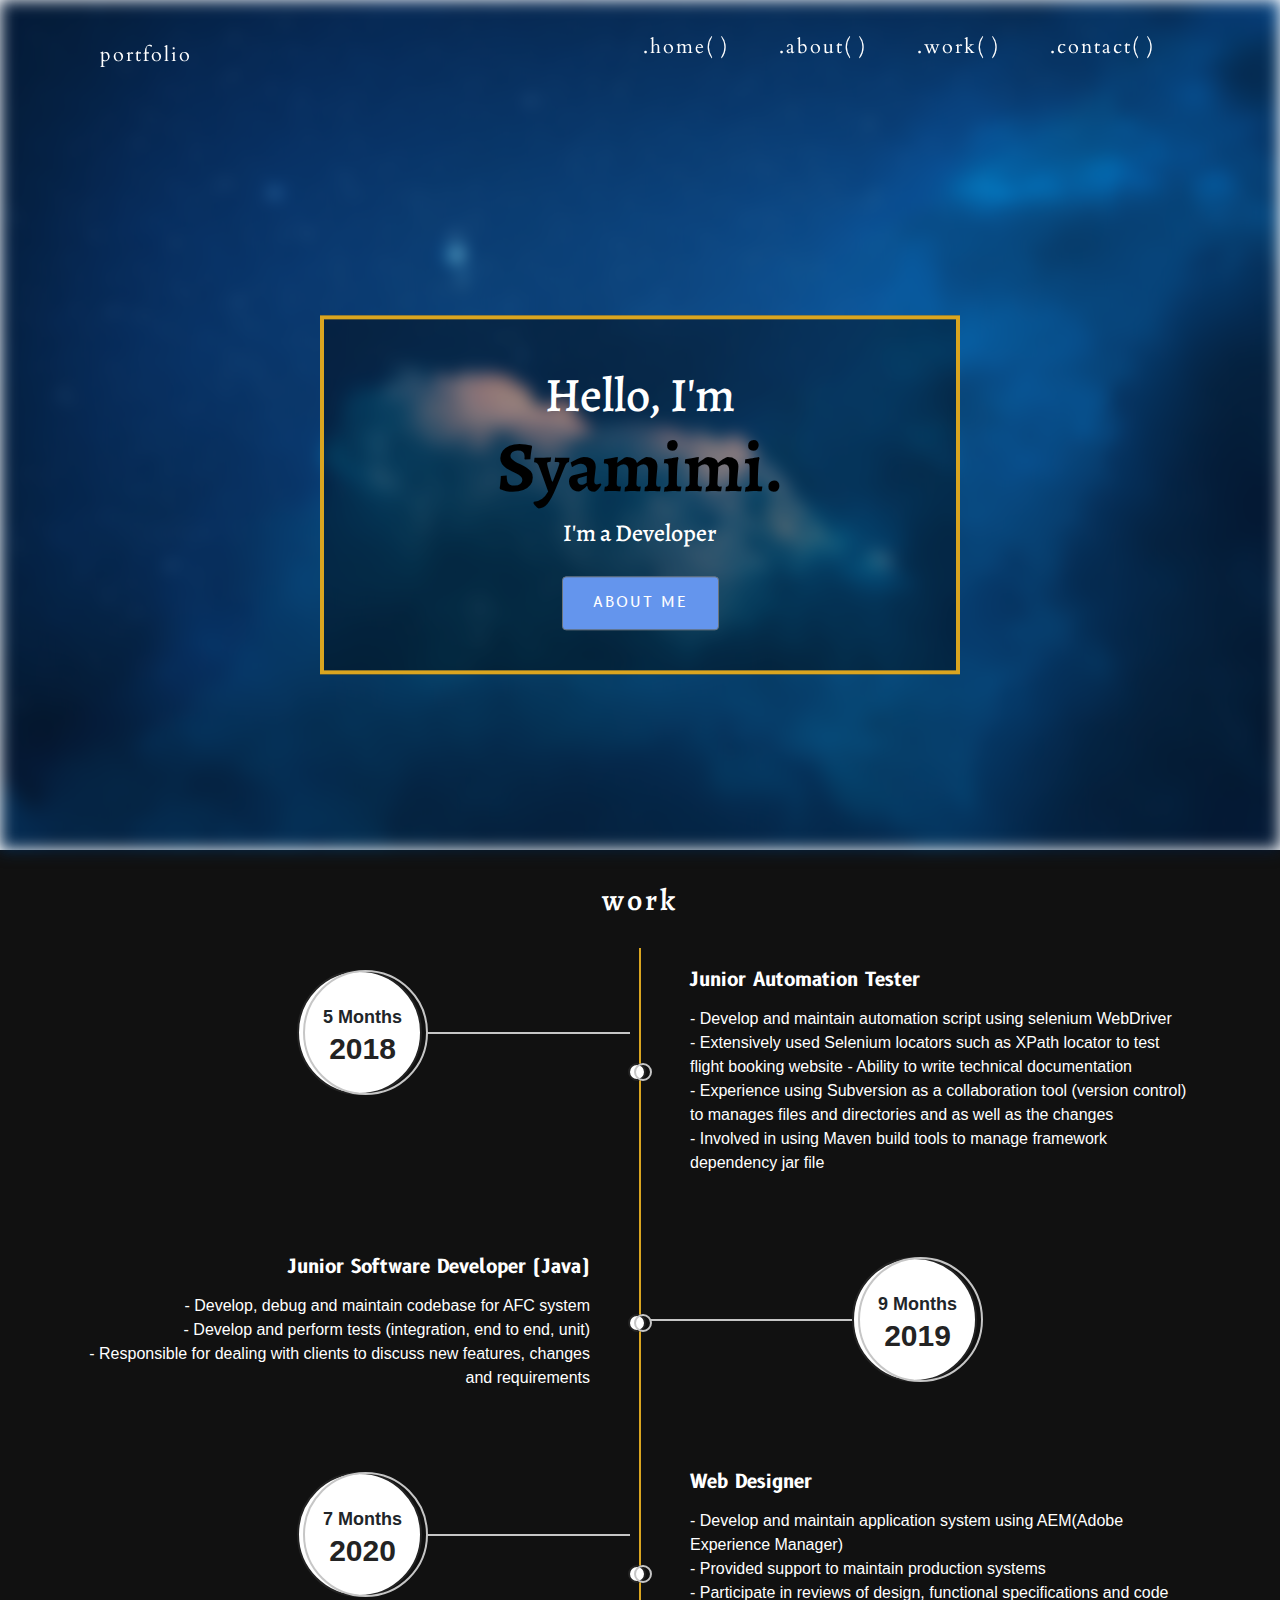
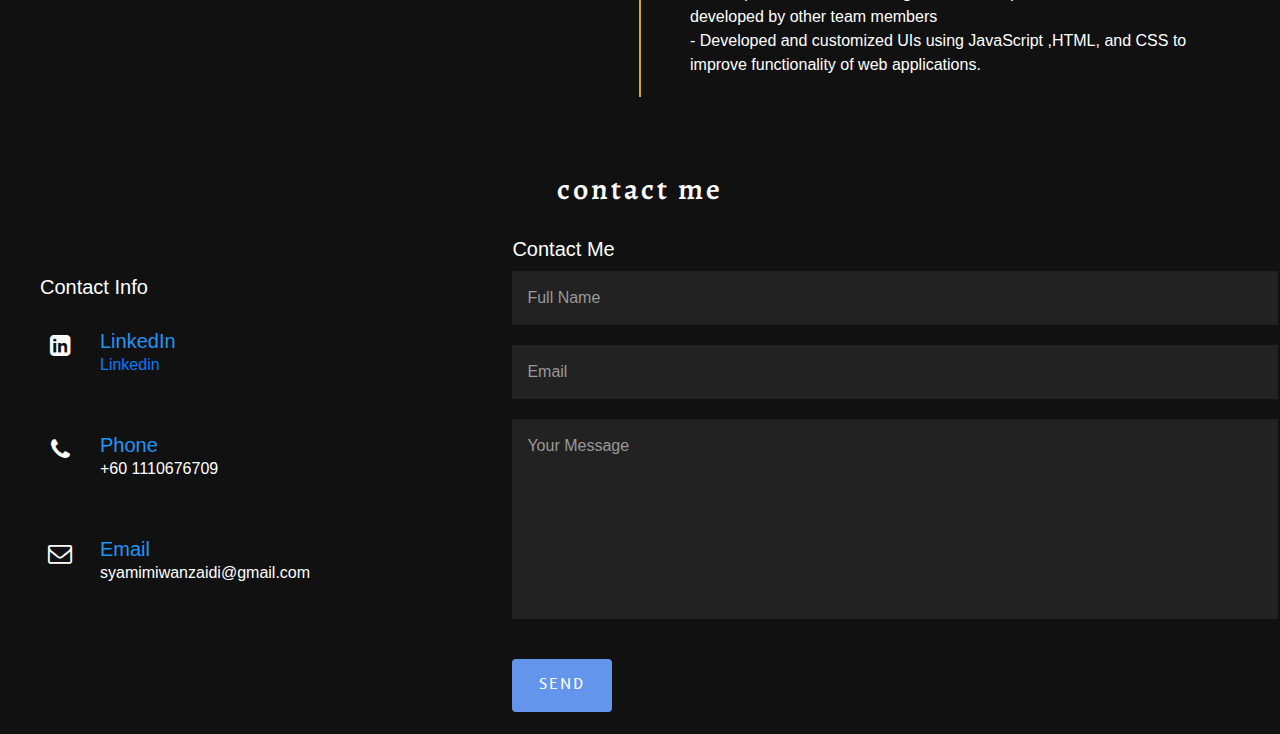
==== index.html @ fe3beb40 "my first commit" ====
<!DOCTYPE html>
<html lang='en'>

<head>
  <meta name="viewport" content="width=device-width, initial-scale=1.0">
  <meta charset='UTF-8'>
  <title>Personal Portfolio </title>
  <link rel="stylesheet" href="https://stackpath.bootstrapcdn.com/font-awesome/4.7.0/css/font-awesome.min.css" 
  integrity="sha384-wvfXpqpZZVQGK6TAh5PVlGOfQNHSoD2xbE+QkPxCAFlNEevoEH3Sl0sibVcOQVnN" crossorigin="anonymous">
  <link href="//maxcdn.bootstrapcdn.com/bootstrap/4.0.0/css/bootstrap.min.css" rel="stylesheet" id="bootstrap-css">
  <script src="//maxcdn.bootstrapcdn.com/bootstrap/4.0.0/js/bootstrap.min.js"></script>
  <script src="//cdnjs.cloudflare.com/ajax/libs/jquery/3.2.1/jquery.min.js"></script>
  <link rel="stylesheet" href="css/styles.css">
</head>

<body>
  <header>
    <a href="#" class="logo">Portfolio<div class="bar"></div></a>
    <div class="toggle"></div>
    <ul>
      <li><a href="#home">.Home( )</a></li>
      <li><a href="about.html">.About( )</a></li>
      <li><a href="#work">.Work( )</a></li>
      <li><a href="#contact">.Contact( )</a></li>
    </ul>
  </header>
<section class=banner id="home">
  <div class="bg-image">
    <img src="images/pexels.jpg" class="img">  
  </div>
  <div class="bg-text">
    <h2>Hello, I'm <br><span>Syamimi.</span> </h2>
    <h3>I'm a Developer</h3>
    <a href="about.html" type="button" class="btn btn-secondary">About Me</a>
  </div>
</div>
</section>
 

<!-- <section class="about" id="about">
  <div class="heading">
    <h2>About Me</h2>
  </div>
  <div class="content">
    <div class="contentBx w50">
      <h3>I'm a Developer.</h3>
      <p>Hi, thanks for visiting my site.</p>
    </div>
    <div class="w50">
      <img src="images/portfolio9.jpg" class="img">  
    </div>
  </div> 
</section> -->

<section class="work" id="work">
  <div class="heading">
    <h2>Work</h2>
  </div>
  <div class="container">
    <div class="main-timeline">
    
                            <!-- start experience section-->
                            <div class="timeline">
                                <div class="icon"></div>
                                <div class="date-content">
                                    <div class="date-outer">
                                        <span class="date">
                                                <span class="month">5 Months</span>
                                        <span class="year">2018</span>
                                        </span>
                                    </div>
                                </div>
                                <div class="timeline-content">
                                    <h5 class="title">Junior Automation Tester </h5>
                                    <p class="description">
                                      -	Develop and maintain automation script using selenium WebDriver<br>
                                      -	Extensively used Selenium locators such as XPath locator to test flight booking website
                                      -	Ability to write technical documentation<br>
                                      -	Experience using Subversion as a collaboration tool (version control) to manages files and directories and as well as the changes <br>
                                      -	Involved in using Maven build tools to manage framework dependency jar file
                                      
                                    </p>
                                </div>
                            </div>
                            <!-- end experience section-->
    
                            <!-- start experience section-->
                            <div class="timeline">
                                <div class="icon"></div>
                                <div class="date-content">
                                    <div class="date-outer">
                                        <span class="date">
                                                <span class="month">9 Months</span>
                                        <span class="year">2019</span>
                                        </span>
                                    </div>
                                </div>
                                <div class="timeline-content">
                                    <h5 class="title">Junior Software Developer (Java) </h5>
                                    <p class="description">
                                      -	Develop, debug and maintain codebase for AFC system <br>
                                      -	Develop and perform tests (integration, end to end, unit) <br>
                                      -	Responsible for dealing with clients to discuss new features, changes and requirements
                                      
                                    </p>
                                </div>
                            </div>
                            <!-- end experience section-->
    
                            <!-- start experience section-->
                            <div class="timeline">
                                <div class="icon"></div>
                                <div class="date-content">
                                    <div class="date-outer">
                                        <span class="date">
                                                <span class="month">7 Months</span>
                                        <span class="year">2020</span>
                                        </span>
                                    </div>
                                </div>
                                <div class="timeline-content">
                                    <h5 class="title">Web Designer</h5>
                                    <p class="description">
                                      -	Develop and maintain application system using AEM(Adobe Experience Manager) <br>
                                      -	Provided support to maintain production systems <br>
                                      -	Participate in reviews of design, functional specifications and code developed by other team members <br>
                                      -	Developed and customized UIs using JavaScript ,HTML, and CSS to improve functionality of web applications.
                                      
                                    </p>
                                </div>
                            </div>
                            <!-- end experience section-->
    
                      
                           
    
                        </div>
    </div>
   


  <!-- <div class="content-wrapper">
    <div class="portfolio-items-wrapper">

      <div class="portfolio-item-wrapper">
        <div class="portfolio-img-background" style="background-image:url(images/portfolio11.jpg)"></div>

        <div class="img-text-wrapper">
          <div class="logo-wrapper">
            <img src="images/logos/quip.png" alt="">
          </div>

          <div class="subtitle">In progress</div>
        </div>
      </div>

      <div class="portfolio-item-wrapper">
        <div class="portfolio-img-background" style="background-image:url(images/portfolio11.jpg)"></div>
        <div class="img-text-wrapper">
          <div class="logo-wrapper">
            <img src="images/logos/quip.png" alt="">
          </div>
          <div class="subtitle">In progress</div>
        </div>
      </div>

        
      <div class="portfolio-item-wrapper">
        <div class="portfolio-img-background" style="background-image:url(images/portfolio11.jpg)"></div>
        <div class="img-text-wrapper">
          <div class="logo-wrapper">
            <img src="images/logos/quip.png" alt="">
          </div>
        <div class="subtitle">In progress</div>
        </div>
      </div>  

    </div>
  </div>
  -->
</section>

<section class="contact" id="contact">
  <div class="heading">
    <h2>Contact Me</h2>
  </div>
  <div class="content">
    <div class="contactInfo">
      <h3>Contact Info</h3>
      <div class="contactInfoBx">
        <div class="box">
          <div class="icon">
            <i class="fa fa-linkedin-square"></i>
          </div>
          <div class="text">
            <h3>LinkedIn</h3>
           <p><a href="https://www.linkedin.com/in/syamimi-zaidi-2b5655b1/">Linkedin</a></p> 
          </div>
        </div>
        <div class="box">
          <div class="icon">
            <i class="fa fa-phone"></i>
          </div>
          <div class="text">
            <h3>Phone</h3>
            <p>+60 1110676709</p>
          </div>
        </div>
        <div class="box">
          <div class="icon">
            <i class="fa fa-envelope-o"></i>
          </div>
          <div class="text">
            <h3>Email</h3>
            <p>syamimiwanzaidi@gmail.com</p>
          </div>
        </div>
      </div>
    </div>
    <div class="formBx">
      <form>
        <h3>Contact Me</h3>
        <input type="text" name="" placeholder="Full Name">
        <input type="email" name="" placeholder="Email">
        <textarea placeholder="Your Message"></textarea>
        <input type="submit" class="btn btn-secondary" value="Send">
      </form>
    </div>

  </div>
</section>




    
       
      

      <script type="text/javascript">
        window.addEventListener('scroll', function(){
          var header = document.querySelector('header');
          header.classList.toggle('sticky', window.scrollY > 0);
       });

    const portfolioItems = document.querySelectorAll('.portfolio-item-wrapper');
    
    portfolioItems.forEach(portfolioItem => {
      portfolioItem.addEventListener('mouseover', () => {
        console.log(portfolioItem.childNodes[1].classList)
        portfolioItem.childNodes[1].classList.add('image-blur');
      });
  
      portfolioItem.addEventListener('mouseout', () => {
        console.log(portfolioItem.childNodes[1].classList)
        portfolioItem.childNodes[1].classList.remove('image-blur');
      });
    });
      </script>
    
    </body>
</html>
---- css/styles.css ----
/* @import url('https://fonts.googleapis.com/css?family=Poppins:200,300,400,500,600,700,800,900,&display=swap'); */

@import url('https://fonts.googleapis.com/css2?family=Alegreya&family=Lato&family=Open+Sans&display=swap');
@import url('https://fonts.googleapis.com/css2?family=Alegreya:ital,wght@1,700&family=B612:wght@700&display=swap');
@import url('https://fonts.googleapis.com/css2?family=Cardo&display=swap');


  body, html {
    height: 100%;
  }

  *{
  
   
    box-sizing: border-box;
    scroll-behavior: smooth;
   
  }

  .bg-image {
  
    position: relative;
    max-height: 100%;
    /* background-image: url("images/pexels.jpg"); */
    background: #6495ED;
    /* background:url("https://mdbootstrap.com/img/Photos/Others/img (42).jpg")no-repeat center center; */
    background-size: cover;
    background-position: right ;
    display: flex;
    justify-content: space-between;
    align-items: center;
    /* Add the blur effect */
    filter: blur(8px);
    -webkit-filter: blur(8px);
  }

  .bg-text {
    background-color: rgb(0,0,0); /* Fallback color */
    background-color: rgba(0,0,0, 0.4); /* Black w/opacity/see-through */
    /* border: 4px solid #f1f1f1; */
    border: 4px solid goldenrod;
    position: absolute;
    top: 55%;
    left: 50%;
    transform: translate(-50%, -50%);
    z-index: 2;
    width: 50%;
    padding: 40px;
    text-align: center;
  }


  .bg-text h2 {
    font-size: 3em;
    color: #fff;
    font-weight: 500;
    line-height: 1.5em;
    font-family: 'Alegreya', monospace;
    /* color: black; */
  }


  .bg-text h2 span {
    font-size: 1.5em;
    font-weight: 700;
    font-family: 'Alegreya', monospace;
    color: black;
    text-decoration: none;

  }

  .bg-text h3{
    font-size: 1.5em;
    color: #fff;
    font-weight: 500;
    font-family: 'Alegreya', serif;
  }

  .btn {
    position: relative;
    background :#6495ED;
    display: inline-block;
    color:white;
    margin-top: 20px;
    padding: 15px 30px ;
    font-size: 15px;
    text-transform: uppercase;
    text-decoration: none ;
    letter-spacing: 2px;
    font-weight: 500;
    font-family: 'B612', monospace;


  }

  .btn:hover{
    color: black;
  }

  header {
    position: fixed;
    top: 0;
    left: 0;
    width: 100%;
    padding: 30px 100px;
    z-index: 1000;
    display: flex;
    justify-content: space-between;
    align-items: center;
    /* background-color: black; */
    /* background:black; */ 
     
  }

  header.sticky {
    background:black;
    /* background:url("https://mdbootstrap.com/img/Photos/Others/img (8).jpg")no-repeat center center; */
    padding: 0px 100px;
   /* box-shadow: 0 5px 20px rgba(0,0,0,0.1); */
    font-size: 1.1em;
    font-weight: 80;
    
  }
  

  header .logo{
    /* color: black; */
    color: white;
    font-size: 20px;
    text-transform: lowercase;
    text-decoration: none;
    font-weight: 400;
    letter-spacing: 2px;
    /* font-family: 'B612', monospace; */
    font-family: 'Cardo', serif;
    padding: 0px;
   
   
   
}

header.sticky .logo {
  color: white;
  font-size: 18px;
  font-family: 'B612', monospace;
  margin-top: inherit;
}

header ul{
  position: relative;
  display: flex;
}

header ul li{
  position: relative;
  list-style: none;

}

header ul li a{
  position: relative;
  display: inline-block;
  margin: 2px 25px;
  color: #fff;
  /* color: black; */
  text-decoration: none;
  font-size: 20px;
  font-family: 'Cardo', serif;
  text-transform: lowercase;
  font-weight: 400;
  letter-spacing: 2px;
  

}

header.sticky ul li a{
  color: white;
  font-size: 18px;
  font-family: 'B612', monospace;
 
 
}

a:hover {
  color: lightgray;
}

a:active {
  color: lightskyblue;
}

.heading {
  width: 100%;
  text-align: center;
  margin-bottom: 30px;
  color: #111;
  /* color: #f1f1f1; */
 

}

.heading h2 {
  margin-top: 30px;
  font-weight: 600;
  font-size: 30px;
  font-family: 'Alegreya', monospace;
  letter-spacing: 3px;
  text-transform: lowercase;
}

.content {
  display: flex;
  justify-content: space-between;
}

.contentBx {
 padding: 40px;
 

}

.contentBx h3 {
  font-size: 24px;
  margin-bottom: 10px;
  
  

}

.w50
{
  min-width: 50%;
  padding: 38px;
  
}

img {
  max-width: 100%;
}

.work{
  background:#111;
  padding: 2px;
}
.work .heading {
  color: white;
 
}
.main-timeline {
  position: relative
}

.main-timeline:before {
  content: "";
  display: block;
  width: 2px;
  height: 100%;
  background:goldenrod;
  margin: 0 auto;
  position: absolute;
  top: 0;
  left: 0;
  right: 0
}

.main-timeline .timeline {
  margin-bottom: 40px;
  position: relative
}

.main-timeline .timeline:after {
  content: "";
  display: block;
  clear: both
}

.main-timeline .icon {
  width: 18px;
  height: 18px;
  line-height: 18px;
  margin: auto;
  position: absolute;
  top: 0;
  left: 0;
  bottom: 0;
  right: 0
}

.main-timeline .icon:before,
.main-timeline .icon:after {
  content: "";
  width: 100%;
  height: 100%;
  border-radius: 50%;
  position: absolute;
  top: 0;
  left: 0;
  transition: all 0.33s ease-out 0s
}

.main-timeline .icon:before {
  background: #fff;
  border: 2px solid #232323;
  left: -3px
}

.main-timeline .icon:after {
  border: 2px solid #c6c6c6;
  left: 3px
}

.main-timeline .timeline:hover .icon:before {
  left: 3px
}

.main-timeline .timeline:hover .icon:after {
  left: -3px
}

.main-timeline .date-content {
  width: 50%;
  float: left;
  margin-top: 22px;
  position: relative
}

.main-timeline .date-content:before {
  content: "";
  width: 36.5%;
  height: 2px;
  background: #c6c6c6;
  margin: auto 0;
  position: absolute;
  top: 0;
  right: 10px;
  bottom: 0
}

.main-timeline .date-outer {
  width: 125px;
  height: 125px;
  font-size: 16px;
  text-align: center;
  margin: auto;
  z-index: 1
}

.main-timeline .date-outer:before,
.main-timeline .date-outer:after {
  content: "";
  width: 125px;
  height: 125px;
  margin: 0 auto;
  border-radius: 50%;
  position: absolute;
  top: 0;
  left: 0;
  right: 0;
  transition: all 0.33s ease-out 0s
}

.main-timeline .date-outer:before {
  background: #fff;
  border: 2px solid #232323;
  left: -6px
}

.main-timeline .date-outer:after {
  border: 2px solid #c6c6c6;
  left: 6px
}

.main-timeline .timeline:hover .date-outer:before {
  left: 6px
}

.main-timeline .timeline:hover .date-outer:after {
  left: -6px
}

.main-timeline .date {
  width: 100%;
  margin: auto;
  position: absolute;
  top: 27%;
  left: 0
}

.main-timeline .month {
  font-size: 18px;
  font-weight: 700
}

.main-timeline .year {
  display: block;
  font-size: 30px;
  font-weight: 700;
  color: #232323;
  line-height: 36px
}

.main-timeline .timeline-content {
  width: 50%;
  padding: 20px 0 20px 50px;
  float: right;
  color: white;
  
}

.main-timeline .title {
  font-size: 19px;
  font-weight: 700;
  line-height: 24px;
  margin: 0 0 15px 0;
  font-family: 'B612', monospace;
}

.main-timeline .description {
  margin-bottom: 0
}

.main-timeline .timeline:nth-child(2n) .date-content {
  float: right
}

.main-timeline .timeline:nth-child(2n) .date-content:before {
  left: 10px
}

.main-timeline .timeline:nth-child(2n) .timeline-content {
  padding: 20px 50px 20px 0;
  text-align: right
}

@media only screen and (max-width: 991px) {
  .main-timeline .date-content {
      margin-top: 35px
  }
  .main-timeline .date-content:before {
      width: 22.5%
  }
  .main-timeline .timeline-content {
      padding: 10px 0 10px 30px
  }
  .main-timeline .title {
      font-size: 17px
  }
  .main-timeline .timeline:nth-child(2n) .timeline-content {
      padding: 10px 30px 10px 0
  }
}

@media only screen and (max-width: 767px) {
  .main-timeline:before {
      margin: 0;
      left: 7px
  }
  .main-timeline .timeline {
      margin-bottom: 20px
  }
  .main-timeline .timeline:last-child {
      margin-bottom: 0
  }
  .main-timeline .icon {
      margin: auto 0
  }
  .main-timeline .date-content {
      width: 95%;
      float: right;
      margin-top: 0
  }
  .main-timeline .date-content:before {
      display: none
  }
  .main-timeline .date-outer {
      width: 110px;
      height: 110px
  }
  .main-timeline .date-outer:before,
  .main-timeline .date-outer:after {
      width: 110px;
      height: 110px
  }
  .main-timeline .date {
      top: 30%
  }
  .main-timeline .year {
      font-size: 24px
  }
  .main-timeline .timeline-content,
  .main-timeline .timeline:nth-child(2n) .timeline-content {
      width: 95%;
      text-align: center;
      padding: 10px 0
  }
  .main-timeline .title {
      margin-bottom: 10px
  }
}

  .contact {
    background:#111;
    padding: 2px;

  }

  .contact .heading {
    color: white;
  }

  .contactInfo {
    padding: 38px;
    min-width: 40%;
  }

  .contactInfoBx{
    position: relative;

  }

  .contactInfoBx .box{
    position: relative;
    padding: 20px 0;
    display: flex;
  }

  .contactInfoBx .box .icon{
   min-width: 40px;
   padding-top: 4px;
   color: #fff;
   display: flex;
   justify-content: center;
   align-items: flex-start;
   font-size: 24px;
  }


  .contactInfoBx .box .text{
    
    color: #fff;
    display: flex;
    margin-left: 20px;
    font-size: 16px;
   flex-direction: column;
   font-weight: 300;
    
   }

   .contactInfoBx .box .text h3{
    
    color: #2196f3;
    margin-bottom: 0;
   font-weight: 500;
    
   }

  .formBx{
    min-width: 60%;
  }

  .formBx form {
    display: flex;
    flex-direction: column;
  }

  .formBx form h3,
  .contactInfo h3{
    color: #fff;
    font-size:20px;
    font-weight: 500;
    margin-bottom: 10px;
  
  } 

  .formBx form input,
  .formBx form textarea {
    margin-bottom: 20px;
    padding: 15px;
    font-size: 16px;
    border: none;
    outline: none;
    background: #222;
    color: #fff;
    resize: none;
  }

  .formBx form textarea {
    min-height: 200px;
  }

  .formBx form input::placeholder,
  .formBx form textarea::placeholder {
    color: #999;
  }

  .formBx form input[type="submit"] {
    max-width: 100px;
    cursor: pointer;
    text-transform: uppercase;
    letter-spacing: 2px;
    font-size: 15px;
    background-color:#6495ED;
    font-family: 'B612', monospace;
  }

  .formBx form input[type="submit"]:hover {
    
    background-color:lightgray;
    color: black;
  }

  .about {
    background:#111;
    content: '';
    display: block;
    position: fixed;
    top: 0;
    left: 0;
     width: 50%; 
    height: 100%; 
    background: linear-gradient(to right, transparent, black),
    linear-gradient(to bottom, transparent, #111),url(../images/profile.jpg);
    background-repeat: no-repeat;
    background-position: center;
    background-size: cover;
    image-rendering: -webkit-optimize-contrast;  
  }

  .vl {
    border-left: 6px solid#6495ED;
    height: 280px;
    position: absolute;
    left: 20%;
    margin-left: -3px;
    top: 250px;
  }

  .profile-content-wrapper{
    position: relative;
    /* top:20px; */
  }

  .profile-content-wrapper .heading {
    color: white;
    margin-top: 120px;
    margin-bottom: 10px;
    text-align: left;
    padding-left: 220px;
   
   
    
  } 

  .profile-content-wrapper .icon {
    min-width: 20px;
    color:#6495ED;
    display: flex;
    justify-content: left;
    align-items: flex-start;
    font-size: 24px;
    padding-left: 200px;
   
   }
   .profile-content-wrapper .icon ul{
    list-style-type: none;
    margin: 0;
    padding: 0;
    overflow: hidden;
   }
 
   .profile-content-wrapper .icon li{
    position: relative;
    display: inline-block;
  
  
  }

  .profile-content-wrapper .icon li a{
    display: block;
    text-align: center;
    padding: 10px;
    text-decoration: none;
    margin: 1px;
    
 
  }
  


  .profile-content-wrapper .icon .btn{
    border-radius: 8px;
    font-size: 12px;
    font-weight: 500;
    text-align: center;
    font-family: 'B612', monospace;
    text-transform: lowercase;
    letter-spacing: 2px;
    color:white;
    background-color:#6495ED ;
    border-width: 4px solid goldenrod;
    

  }

  .profile-content-wrapper .icon .btn:hover{
    color:black;
    background-color: lightgray;
  }

  .about-grid{
    color: white;
    margin-top: 20px;
    margin-bottom: 10px;
    text-align: left;
    padding-left: 210px;
   
    letter-spacing: 2px;
  }

  .about-grid ul{
    display: grid;
    grid-template: 1fr / repeat(4,1fr);
    
    grid-gap: 2rem;
    grid-row-gap: 2rem;
    padding-left: 5px;
    top: 5px;
    font-family: 'Cardo', serif;
  }

  .about-grid li {
    list-style: none;
    margin: 0;
    font-size: 1rem;
    line-height: 1.5em;
    color: var(--white);

}

.toolsb .ul {
  display: grid;
  grid-template: 1fr / repeat(4,1fr);
  grid-gap: 2rem;
  grid-row-gap: 1rem;
  padding-left: 5px;
}
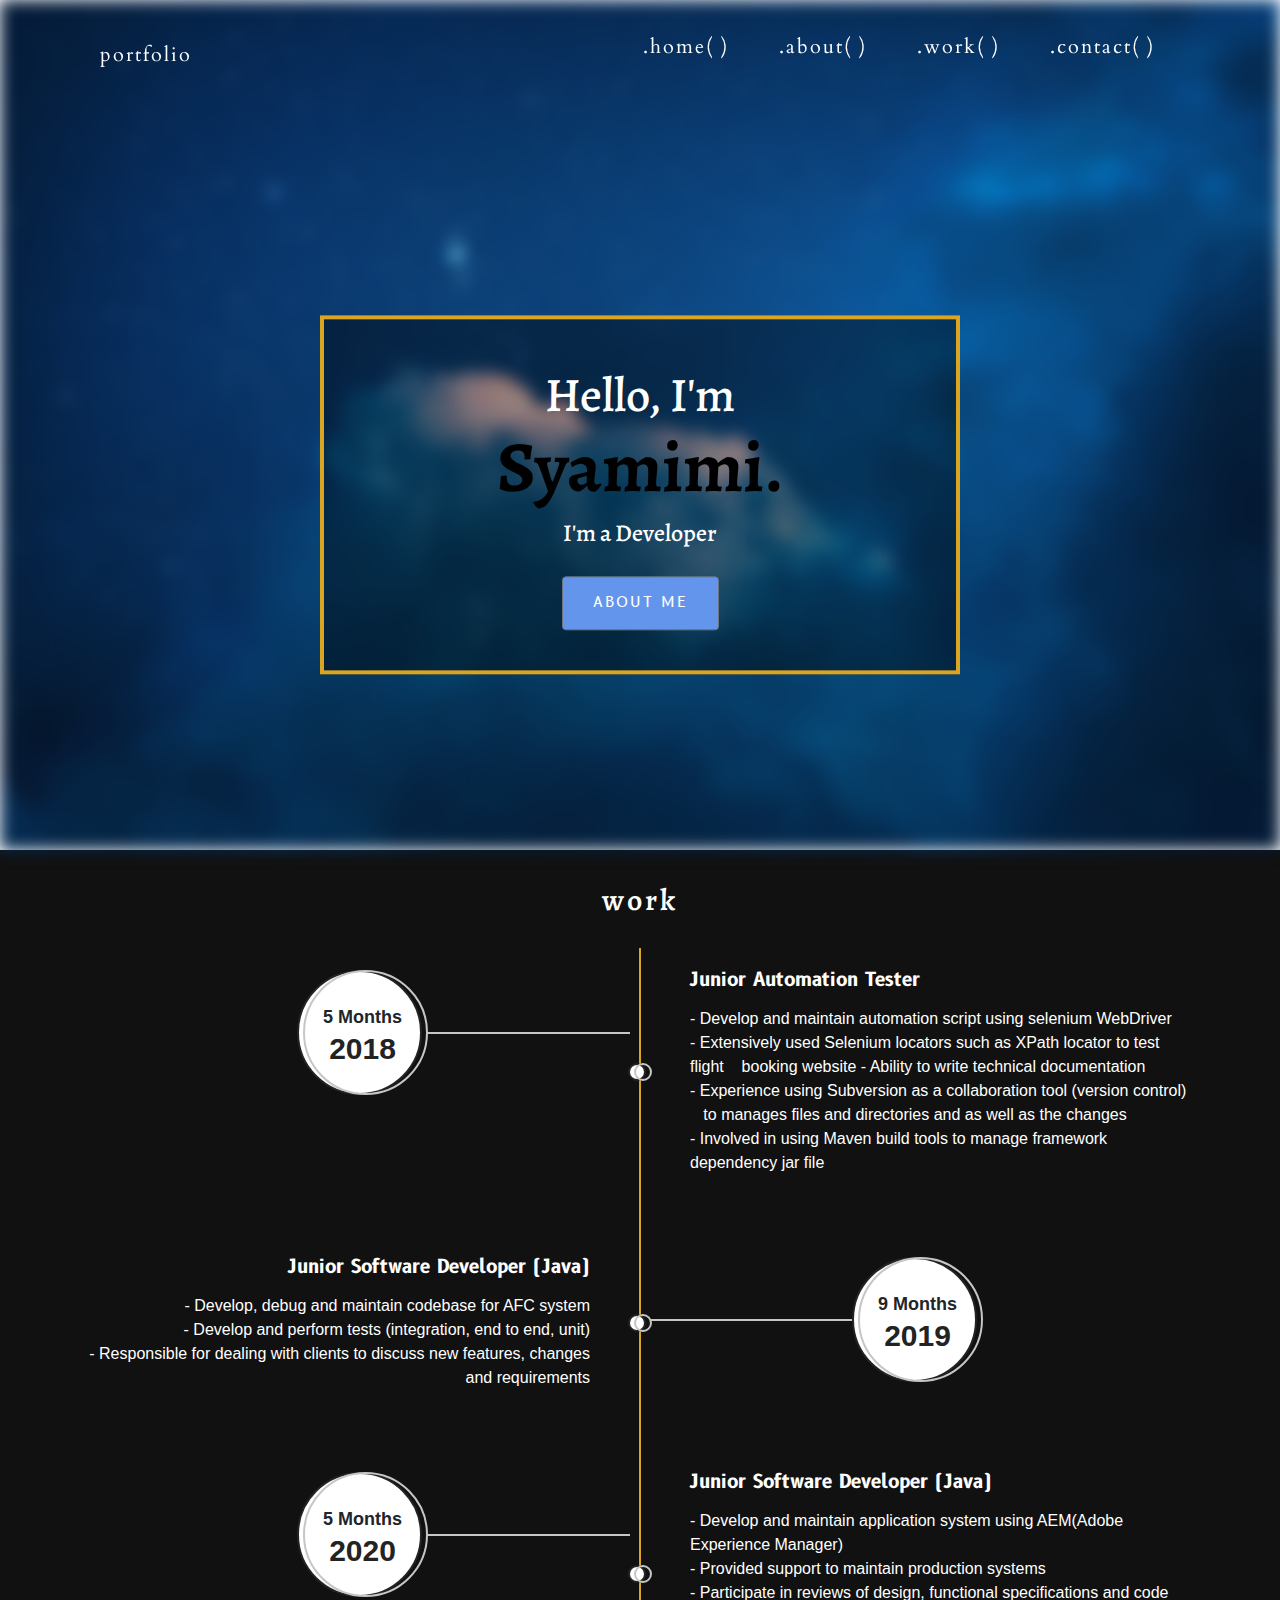
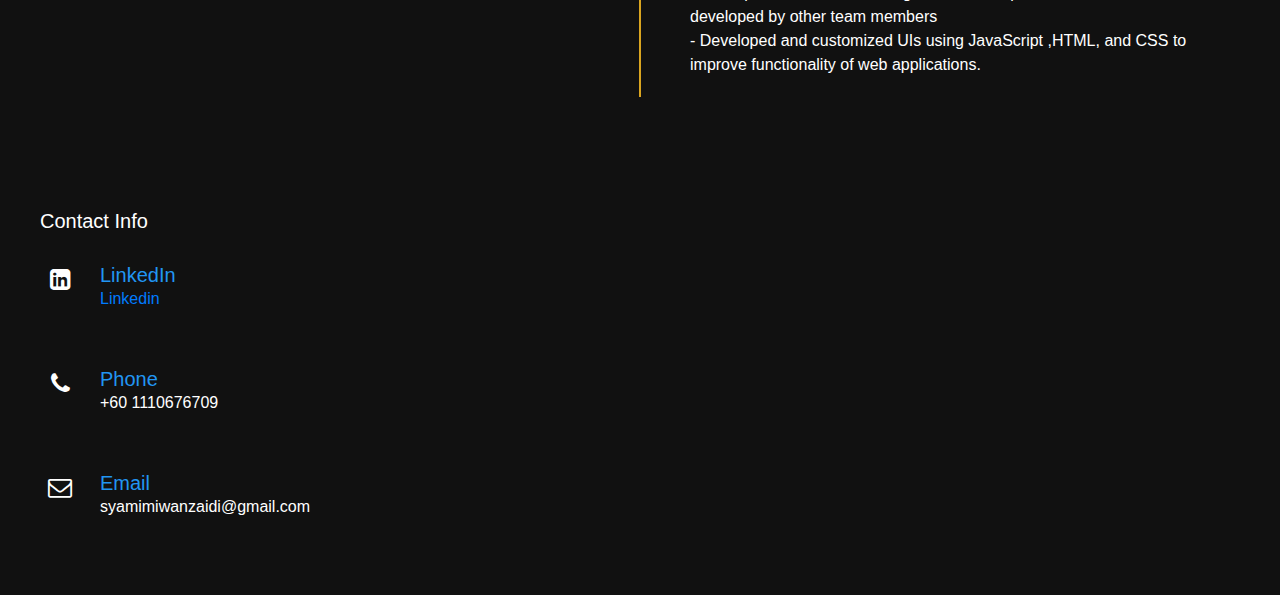
==== commit 316f7fb9: "version 0.1" ====
--- a/index.html
+++ b/index.html
@@ -5,11 +5,15 @@
   <meta name="viewport" content="width=device-width, initial-scale=1.0">
   <meta charset='UTF-8'>
   <title>Personal Portfolio </title>
+  <script
+  src="https://code.jquery.com/jquery-3.3.1.js"
+  integrity="sha256-2Kok7MbOyxpgUVvAk/HJ2jigOSYS2auK4Pfzbm7uH60="
+  crossorigin="anonymous"></script>
   <link rel="stylesheet" href="https://stackpath.bootstrapcdn.com/font-awesome/4.7.0/css/font-awesome.min.css" 
   integrity="sha384-wvfXpqpZZVQGK6TAh5PVlGOfQNHSoD2xbE+QkPxCAFlNEevoEH3Sl0sibVcOQVnN" crossorigin="anonymous">
   <link href="//maxcdn.bootstrapcdn.com/bootstrap/4.0.0/css/bootstrap.min.css" rel="stylesheet" id="bootstrap-css">
   <script src="//maxcdn.bootstrapcdn.com/bootstrap/4.0.0/js/bootstrap.min.js"></script>
-  <script src="//cdnjs.cloudflare.com/ajax/libs/jquery/3.2.1/jquery.min.js"></script>
+
   <link rel="stylesheet" href="css/styles.css">
 </head>
 
@@ -74,9 +78,9 @@
                                     <h5 class="title">Junior Automation Tester </h5>
                                     <p class="description">
                                       -	Develop and maintain automation script using selenium WebDriver<br>
-                                      -	Extensively used Selenium locators such as XPath locator to test flight booking website
+                                      -	Extensively used Selenium locators such as XPath locator to test flight &nbsp; &nbsp;booking website
                                       -	Ability to write technical documentation<br>
-                                      -	Experience using Subversion as a collaboration tool (version control) to manages files and directories and as well as the changes <br>
+                                      -	Experience using Subversion as a collaboration tool (version control) &nbsp;&nbsp;&nbsp;to manages files and directories and as well as the changes <br>
                                       -	Involved in using Maven build tools to manage framework dependency jar file
                                       
                                     </p>
@@ -113,13 +117,13 @@
                                 <div class="date-content">
                                     <div class="date-outer">
                                         <span class="date">
-                                                <span class="month">7 Months</span>
+                                                <span class="month">5 Months</span>
                                         <span class="year">2020</span>
                                         </span>
                                     </div>
                                 </div>
                                 <div class="timeline-content">
-                                    <h5 class="title">Web Designer</h5>
+                                    <h5 class="title">Junior Software Developer (Java)</h5>
                                     <p class="description">
                                       -	Develop and maintain application system using AEM(Adobe Experience Manager) <br>
                                       -	Provided support to maintain production systems <br>
@@ -138,51 +142,11 @@
     </div>
    
 
-
-  <!-- <div class="content-wrapper">
-    <div class="portfolio-items-wrapper">
-
-      <div class="portfolio-item-wrapper">
-        <div class="portfolio-img-background" style="background-image:url(images/portfolio11.jpg)"></div>
-
-        <div class="img-text-wrapper">
-          <div class="logo-wrapper">
-            <img src="images/logos/quip.png" alt="">
-          </div>
-
-          <div class="subtitle">In progress</div>
-        </div>
-      </div>
-
-      <div class="portfolio-item-wrapper">
-        <div class="portfolio-img-background" style="background-image:url(images/portfolio11.jpg)"></div>
-        <div class="img-text-wrapper">
-          <div class="logo-wrapper">
-            <img src="images/logos/quip.png" alt="">
-          </div>
-          <div class="subtitle">In progress</div>
-        </div>
-      </div>
-
-        
-      <div class="portfolio-item-wrapper">
-        <div class="portfolio-img-background" style="background-image:url(images/portfolio11.jpg)"></div>
-        <div class="img-text-wrapper">
-          <div class="logo-wrapper">
-            <img src="images/logos/quip.png" alt="">
-          </div>
-        <div class="subtitle">In progress</div>
-        </div>
-      </div>  
-
-    </div>
-  </div>
-  -->
 </section>
 
 <section class="contact" id="contact">
   <div class="heading">
-    <h2>Contact Me</h2>
+    <!-- <h2>Contact Me</h2> -->
   </div>
   <div class="content">
     <div class="contactInfo">
@@ -217,7 +181,7 @@
         </div>
       </div>
     </div>
-    <div class="formBx">
+    <!-- <div class="formBx">
       <form>
         <h3>Contact Me</h3>
         <input type="text" name="" placeholder="Full Name">
@@ -225,7 +189,7 @@
         <textarea placeholder="Your Message"></textarea>
         <input type="submit" class="btn btn-secondary" value="Send">
       </form>
-    </div>
+    </div> -->
 
   </div>
 </section>
@@ -234,28 +198,16 @@
 
 
     
-       
+<script src="js/client.js"></script>     
       
 
-      <script type="text/javascript">
+      <!-- <script type="text/javascript">
         window.addEventListener('scroll', function(){
           var header = document.querySelector('header');
           header.classList.toggle('sticky', window.scrollY > 0);
-       });
-
-    const portfolioItems = document.querySelectorAll('.portfolio-item-wrapper');
-    
-    portfolioItems.forEach(portfolioItem => {
-      portfolioItem.addEventListener('mouseover', () => {
-        console.log(portfolioItem.childNodes[1].classList)
-        portfolioItem.childNodes[1].classList.add('image-blur');
-      });
-  
-      portfolioItem.addEventListener('mouseout', () => {
-        console.log(portfolioItem.childNodes[1].classList)
-        portfolioItem.childNodes[1].classList.remove('image-blur');
-      });
-    });
+       }); -->
+
+
       </script>
     
     </body>
--- a/css/styles.css
+++ b/css/styles.css
@@ -609,6 +609,10 @@
     color: black;
   }
 
+  /* .formBx form ::placeholder{
+
+  } */
+
   .about {
     background:#111;
     content: '';
@@ -619,7 +623,7 @@
      width: 50%; 
     height: 100%; 
     background: linear-gradient(to right, transparent, black),
-    linear-gradient(to bottom, transparent, #111),url(../images/profile.jpg);
+    linear-gradient(to bottom, transparent, #111),url(../images/bg.jpg);
     background-repeat: no-repeat;
     background-position: center;
     background-size: cover;
@@ -627,8 +631,9 @@
   }
 
   .vl {
-    border-left: 6px solid#6495ED;
-    height: 280px;
+    /* border-left: 6px solid#6495ED; */
+    border-left: 6px solid #111;
+    height: 350px;
     position: absolute;
     left: 20%;
     margin-left: -3px;
@@ -651,9 +656,8 @@
     
   } 
 
-  .profile-content-wrapper .icon {
+  .profile-content-wrapper .box .icon {
     min-width: 20px;
-    color:#6495ED;
     display: flex;
     justify-content: left;
     align-items: flex-start;
@@ -661,21 +665,25 @@
     padding-left: 200px;
    
    }
-   .profile-content-wrapper .icon ul{
+
+   .profile-content-wrapper .box .icon .fa-linkedin-square,.profile-content-wrapper .box .icon .fa-github{
+    color: black;
+   }
+   .profile-content-wrapper .box .icon ul{
     list-style-type: none;
     margin: 0;
     padding: 0;
     overflow: hidden;
    }
  
-   .profile-content-wrapper .icon li{
+   .profile-content-wrapper .box .icon li{
     position: relative;
     display: inline-block;
   
   
   }
 
-  .profile-content-wrapper .icon li a{
+  .profile-content-wrapper .box .icon li a{
     display: block;
     text-align: center;
     padding: 10px;
@@ -687,7 +695,7 @@
   
 
 
-  .profile-content-wrapper .icon .btn{
+  .profile-content-wrapper .box .icon .btn{
     border-radius: 8px;
     font-size: 12px;
     font-weight: 500;
@@ -696,20 +704,20 @@
     text-transform: lowercase;
     letter-spacing: 2px;
     color:white;
-    background-color:#6495ED ;
-    border-width: 4px solid goldenrod;
-    
-
-  }
-
-  .profile-content-wrapper .icon .btn:hover{
+    background-color:black ;
+    
+    
+
+  }
+
+  .profile-content-wrapper .box .icon .btn:hover{
     color:black;
     background-color: lightgray;
   }
 
   .about-grid{
     color: white;
-    margin-top: 20px;
+    margin-top: 35px;
     margin-bottom: 10px;
     text-align: left;
     padding-left: 210px;
@@ -737,12 +745,18 @@
 
 }
 
-.toolsb .ul {
+.tools {
   display: grid;
   grid-template: 1fr / repeat(4,1fr);
   grid-gap: 2rem;
-  grid-row-gap: 1rem;
+  grid-row-gap: 2rem;
   padding-left: 5px;
-}
-
-  
+ 
+           
+}
+
+.tools ul{
+  display: block
+}
+
+  
